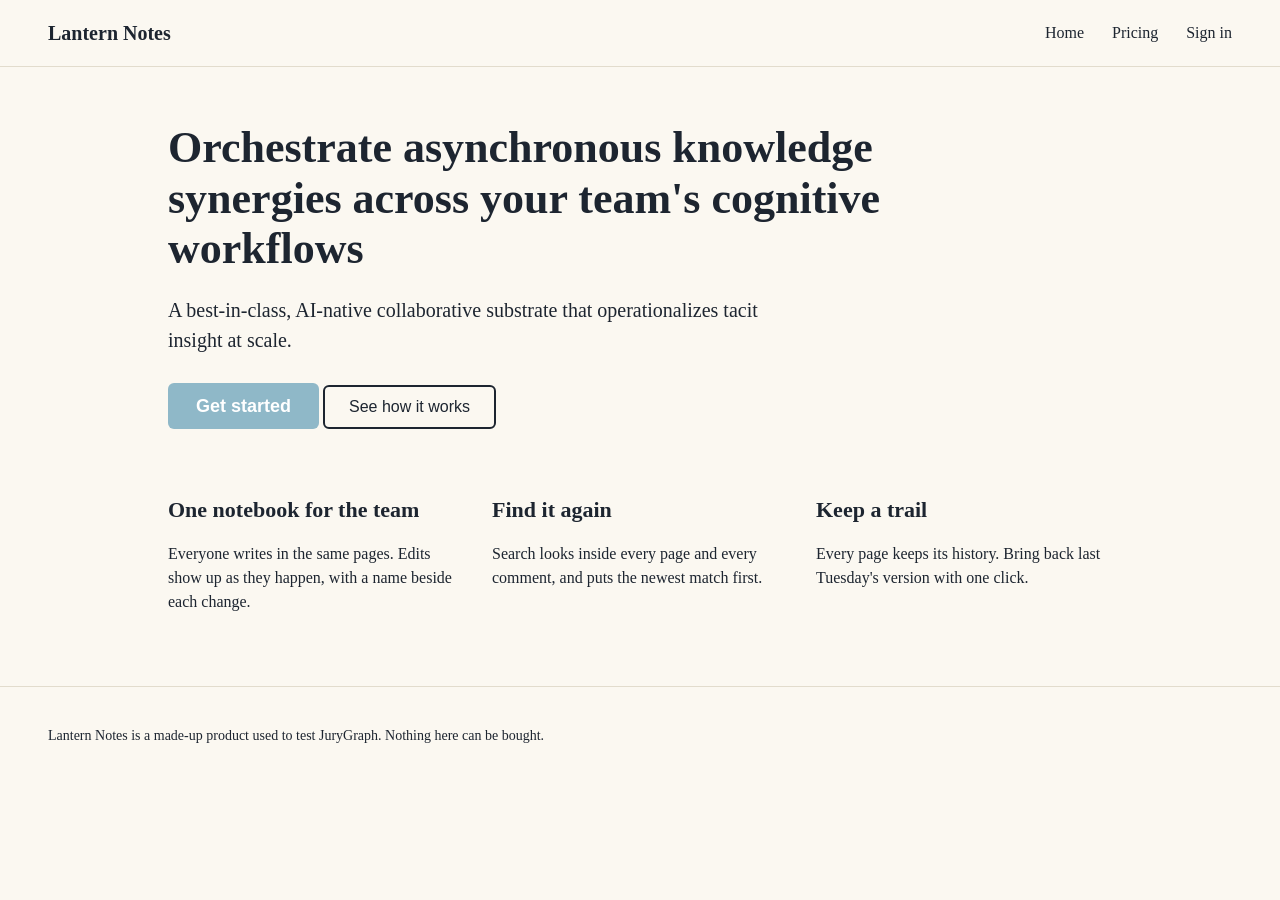
==== fixtures/site/index.html @ ac9941fc "feat: JuryGraph v0.1, the persona jury as an engine One Rust binary and MCP server: personas, panels" ====
<!doctype html>
<html lang="en">
<head>
  <meta charset="utf-8">
  <meta name="viewport" content="width=device-width, initial-scale=1">
  <title>Lantern Notes</title>
  <link rel="stylesheet" href="style.css">
</head>
<body>
  <header class="top">
    <a class="brand" href="index.html">Lantern Notes</a>
    <nav aria-label="Main">
      <ul>
        <li><a href="index.html">Home</a></li>
        <li><a href="pricing.html">Pricing</a></li>
        <li><a href="https://app.lantern.example/signin">Sign in</a></li>
      </ul>
    </nav>
  </header>
  <main>
    <section class="hero">
      <h1>Orchestrate asynchronous knowledge synergies across your team's cognitive workflows</h1>
      <p>A best-in-class, AI-native collaborative substrate that operationalizes tacit insight at scale.</p>
      <a class="button-primary" href="pricing.html">Get started</a>
      <a class="button-secondary" href="#features">See how it works</a>
    </section>
    <section class="features" id="features" aria-label="Features">
      <article>
        <h2>One notebook for the team</h2>
        <p>Everyone writes in the same pages. Edits show up as they happen, with a name beside each change.</p>
      </article>
      <article>
        <h2>Find it again</h2>
        <p>Search looks inside every page and every comment, and puts the newest match first.</p>
      </article>
      <article>
        <h2>Keep a trail</h2>
        <p>Every page keeps its history. Bring back last Tuesday's version with one click.</p>
      </article>
    </section>
  </main>
  <footer>
    <p>Lantern Notes is a made-up product used to test JuryGraph. Nothing here can be bought.</p>
  </footer>
</body>
</html>
---- fixtures/site/style.css ----
:root { --ink: #1d2530; --paper: #fbf8f1; --line: #e2dccd; --accent: #d98a1f; --soft: #8fb8c8; }
* { box-sizing: border-box; }
body { margin: 0; font: 16px/1.5 Georgia, "Times New Roman", serif; color: var(--ink); background: var(--paper); }
a { color: #8a4b00; }
header.top { display: flex; align-items: center; justify-content: space-between; padding: 18px 48px; border-bottom: 1px solid var(--line); }
.brand { font-weight: bold; font-size: 20px; text-decoration: none; color: var(--ink); }
nav ul { display: flex; gap: 28px; list-style: none; margin: 0; padding: 0; }
nav a { text-decoration: none; color: var(--ink); }
main { max-width: 1040px; margin: 0 auto; padding: 56px 48px; }
.hero h1 { font-size: 44px; line-height: 1.15; max-width: 760px; margin: 0 0 20px; }
.hero p { font-size: 20px; max-width: 640px; margin: 0 0 28px; }
/* the primary button: white text on a pale blue, about 2.1:1 */
.button-primary { display: inline-block; padding: 14px 28px; border-radius: 6px; background: var(--soft); color: #ffffff; text-decoration: none; font: bold 18px/1 Arial, sans-serif; }
.button-secondary { display: inline-block; padding: 12px 24px; border: 2px solid var(--ink); border-radius: 6px; color: var(--ink); text-decoration: none; font: 16px/1 Arial, sans-serif; }
.features { display: grid; grid-template-columns: repeat(3, 1fr); gap: 28px; margin-top: 64px; }
.features h2 { font-size: 22px; margin: 0 0 8px; }
.plans { display: grid; grid-template-columns: repeat(3, 1fr); gap: 24px; margin-top: 32px; }
.plan { border: 1px solid var(--line); border-radius: 8px; padding: 28px; background: #fff; }
.plan h2 { margin: 0 0 8px; font-size: 24px; }
.price { font-size: 36px; font-weight: bold; margin: 8px 0; }
.price small { font-size: 16px; font-weight: normal; }
.plan ul { padding-left: 20px; }
.plan .cta { display: inline-block; margin-top: 16px; padding: 12px 22px; border-radius: 6px; background: var(--ink); color: #fff; text-decoration: none; font: bold 16px/1 Arial, sans-serif; }
footer { border-top: 1px solid var(--line); padding: 24px 48px; font-size: 14px; }
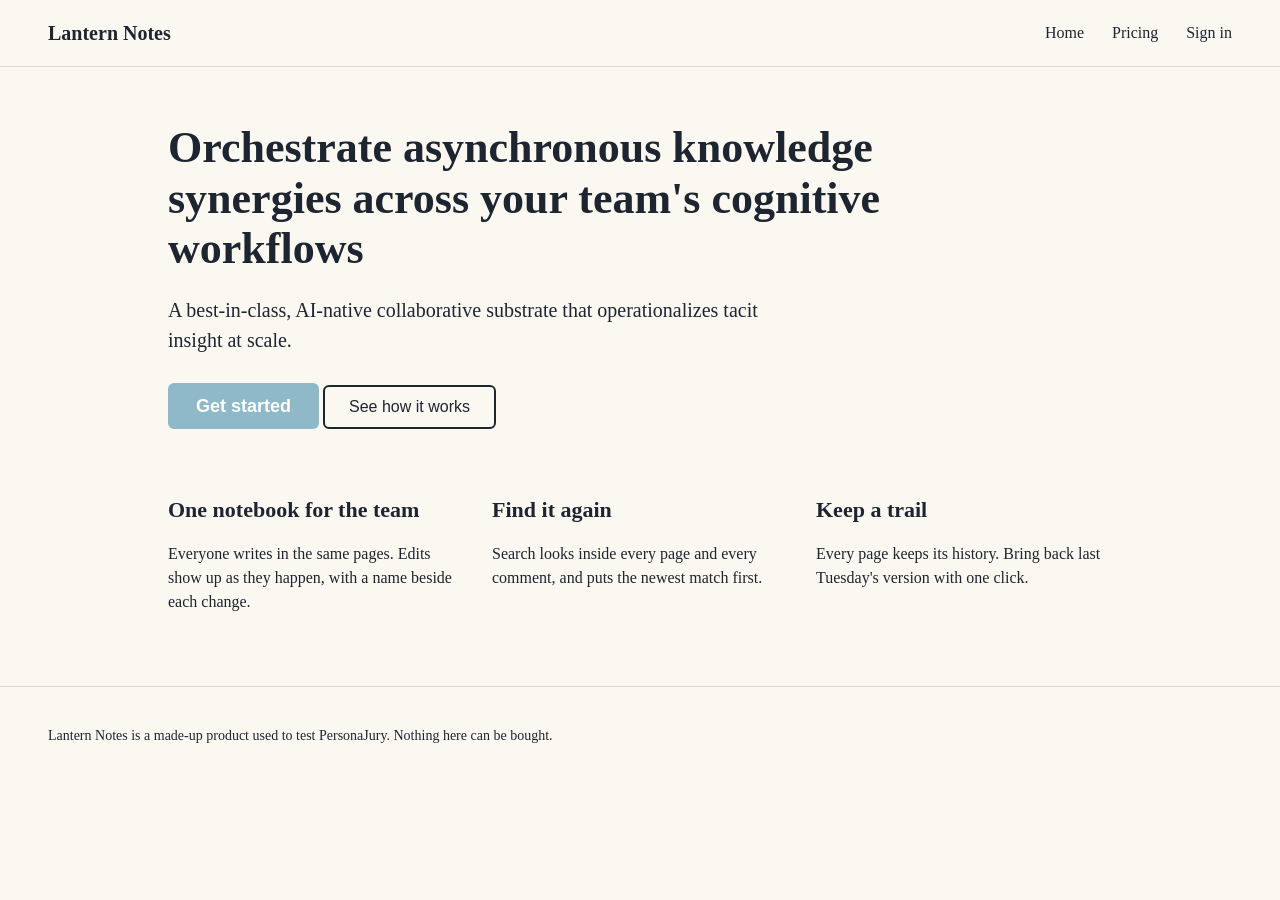
==== commit 3041417e: "chore: rename JuryGraph to PersonaJury before the first release (D25) Crate, binary, config file, st" ====
--- a/fixtures/site/index.html
+++ b/fixtures/site/index.html
@@ -40,7 +40,7 @@
     </section>
   </main>
   <footer>
-    <p>Lantern Notes is a made-up product used to test JuryGraph. Nothing here can be bought.</p>
+    <p>Lantern Notes is a made-up product used to test PersonaJury. Nothing here can be bought.</p>
   </footer>
 </body>
 </html>
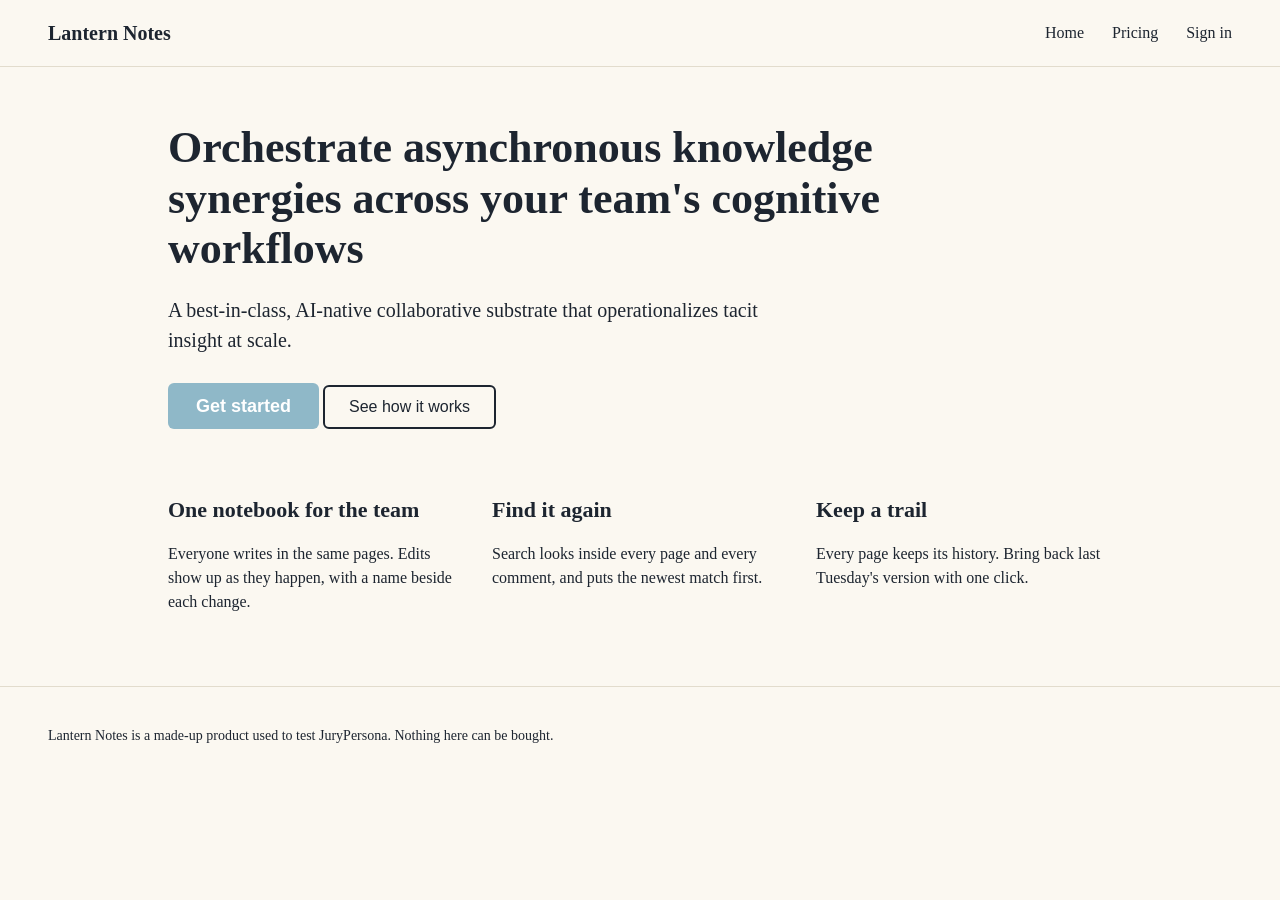
==== commit 3fc7aaa8: "chore: rename PersonaJury to JuryPersona (D27, the maintainer's override), version 0.5.1 Crate, bina" ====
--- a/fixtures/site/index.html
+++ b/fixtures/site/index.html
@@ -40,7 +40,7 @@
     </section>
   </main>
   <footer>
-    <p>Lantern Notes is a made-up product used to test PersonaJury. Nothing here can be bought.</p>
+    <p>Lantern Notes is a made-up product used to test JuryPersona. Nothing here can be bought.</p>
   </footer>
 </body>
 </html>
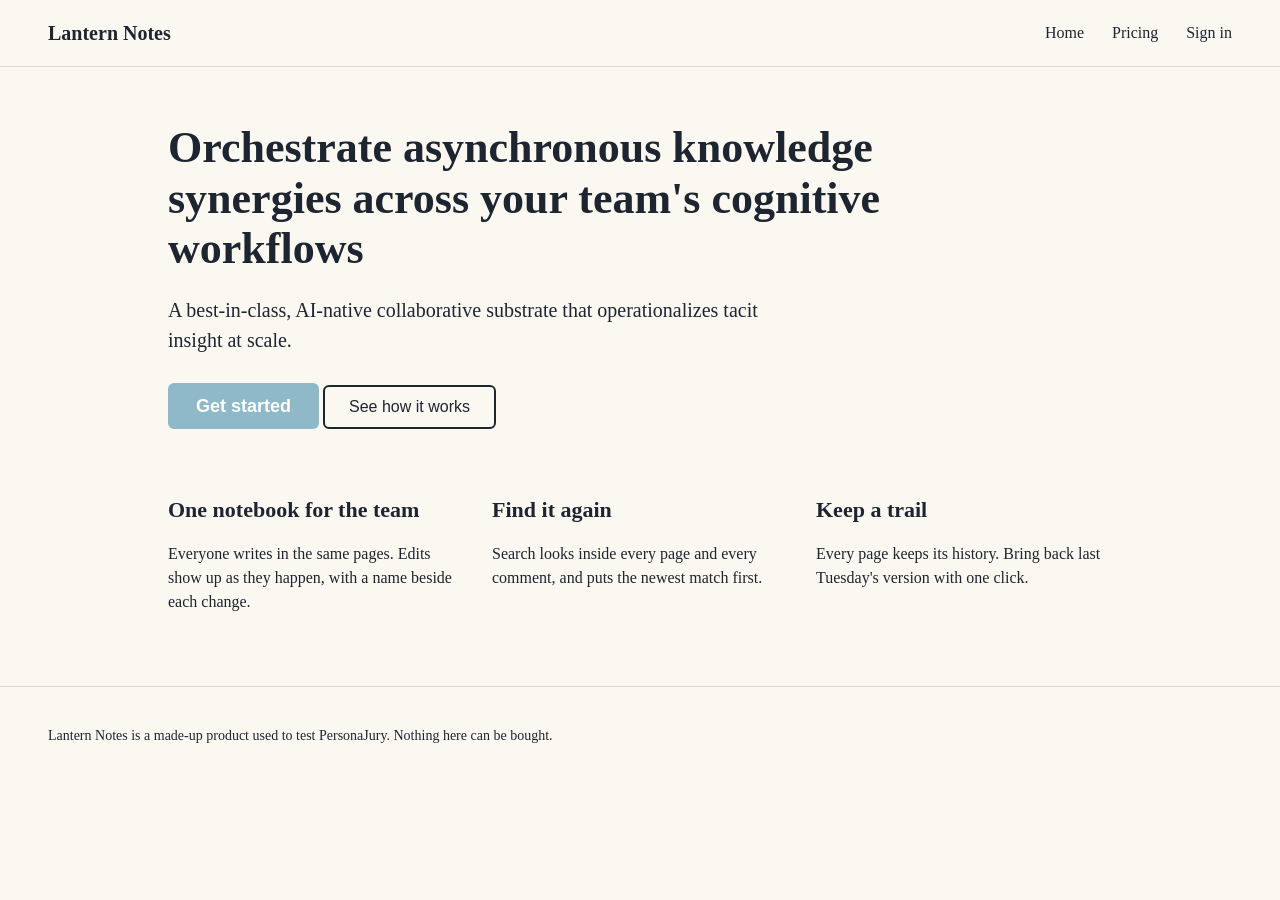
==== commit 11e9d513: "chore: back to PersonaJury, final (D28), version 0.5.1 Revert 3fc7aaa; keep D27 as history; add D28 " ====
--- a/fixtures/site/index.html
+++ b/fixtures/site/index.html
@@ -40,7 +40,7 @@
     </section>
   </main>
   <footer>
-    <p>Lantern Notes is a made-up product used to test JuryPersona. Nothing here can be bought.</p>
+    <p>Lantern Notes is a made-up product used to test PersonaJury. Nothing here can be bought.</p>
   </footer>
 </body>
 </html>
